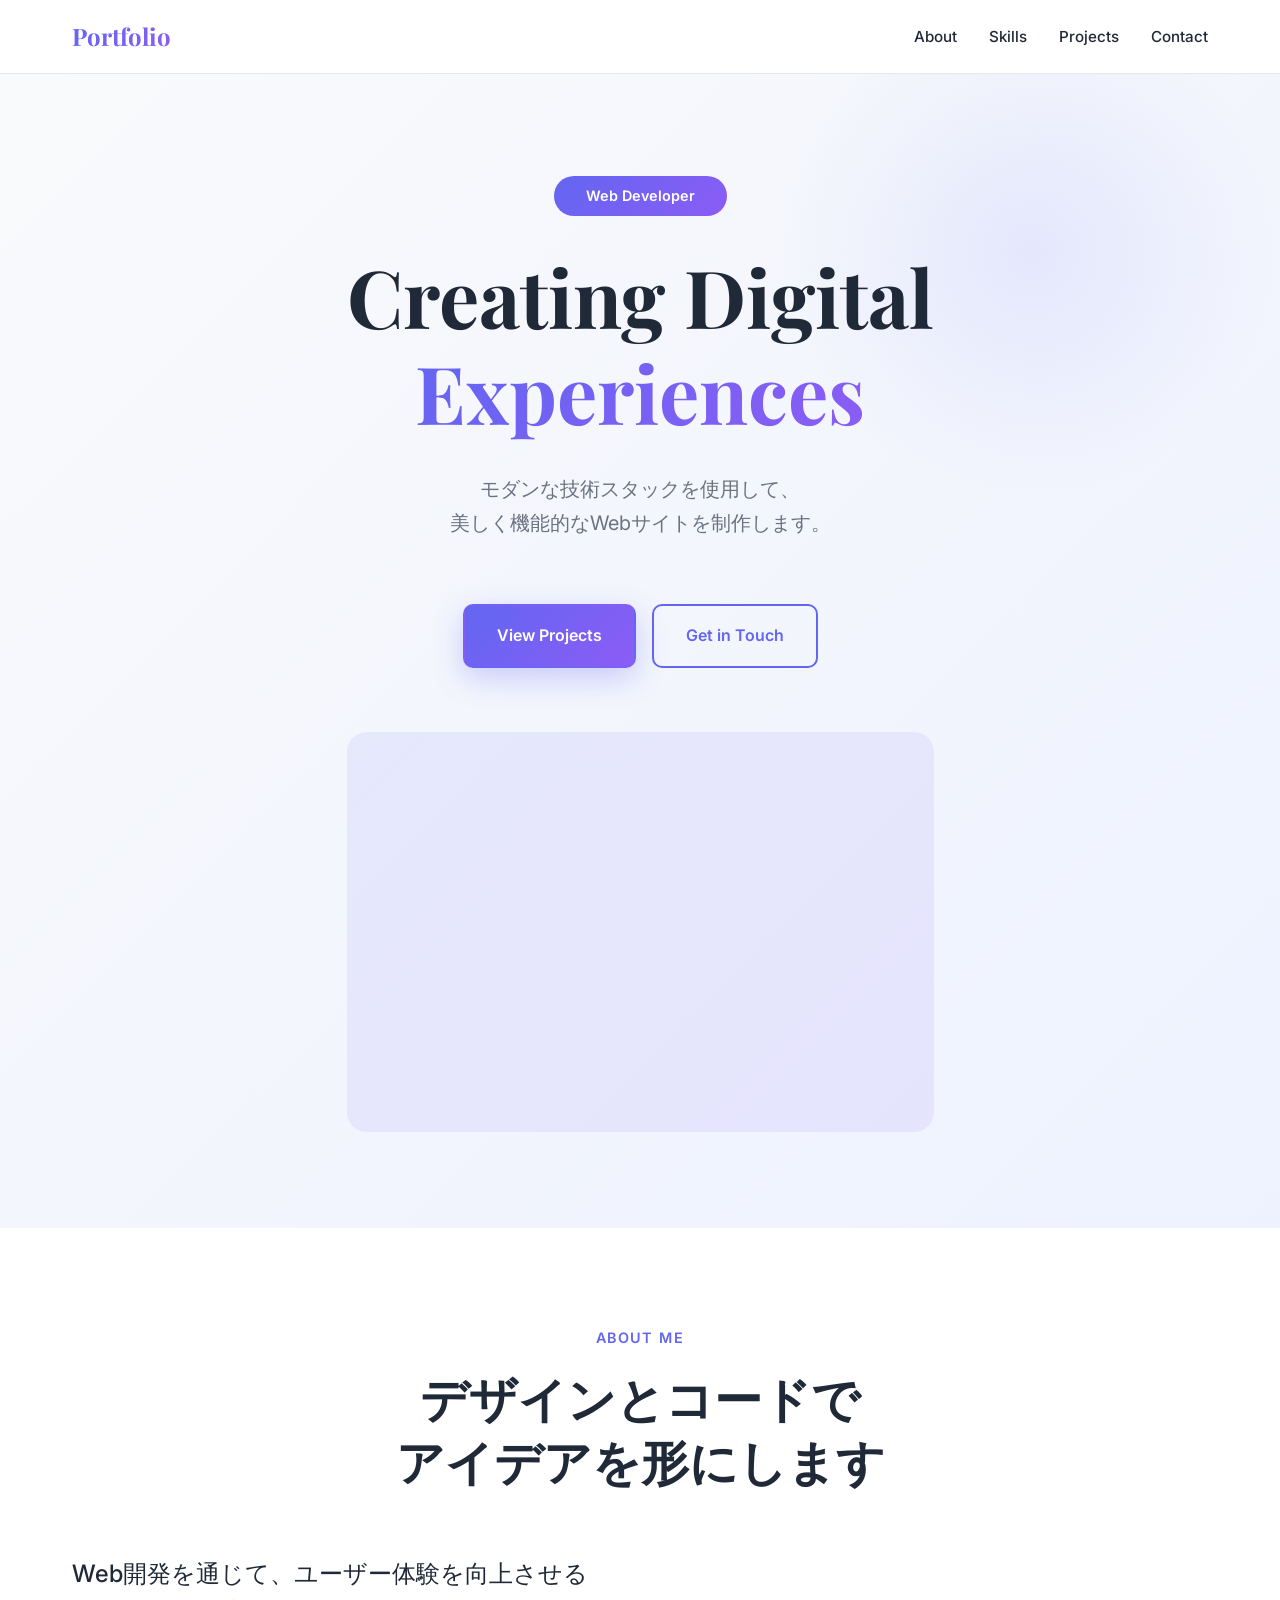
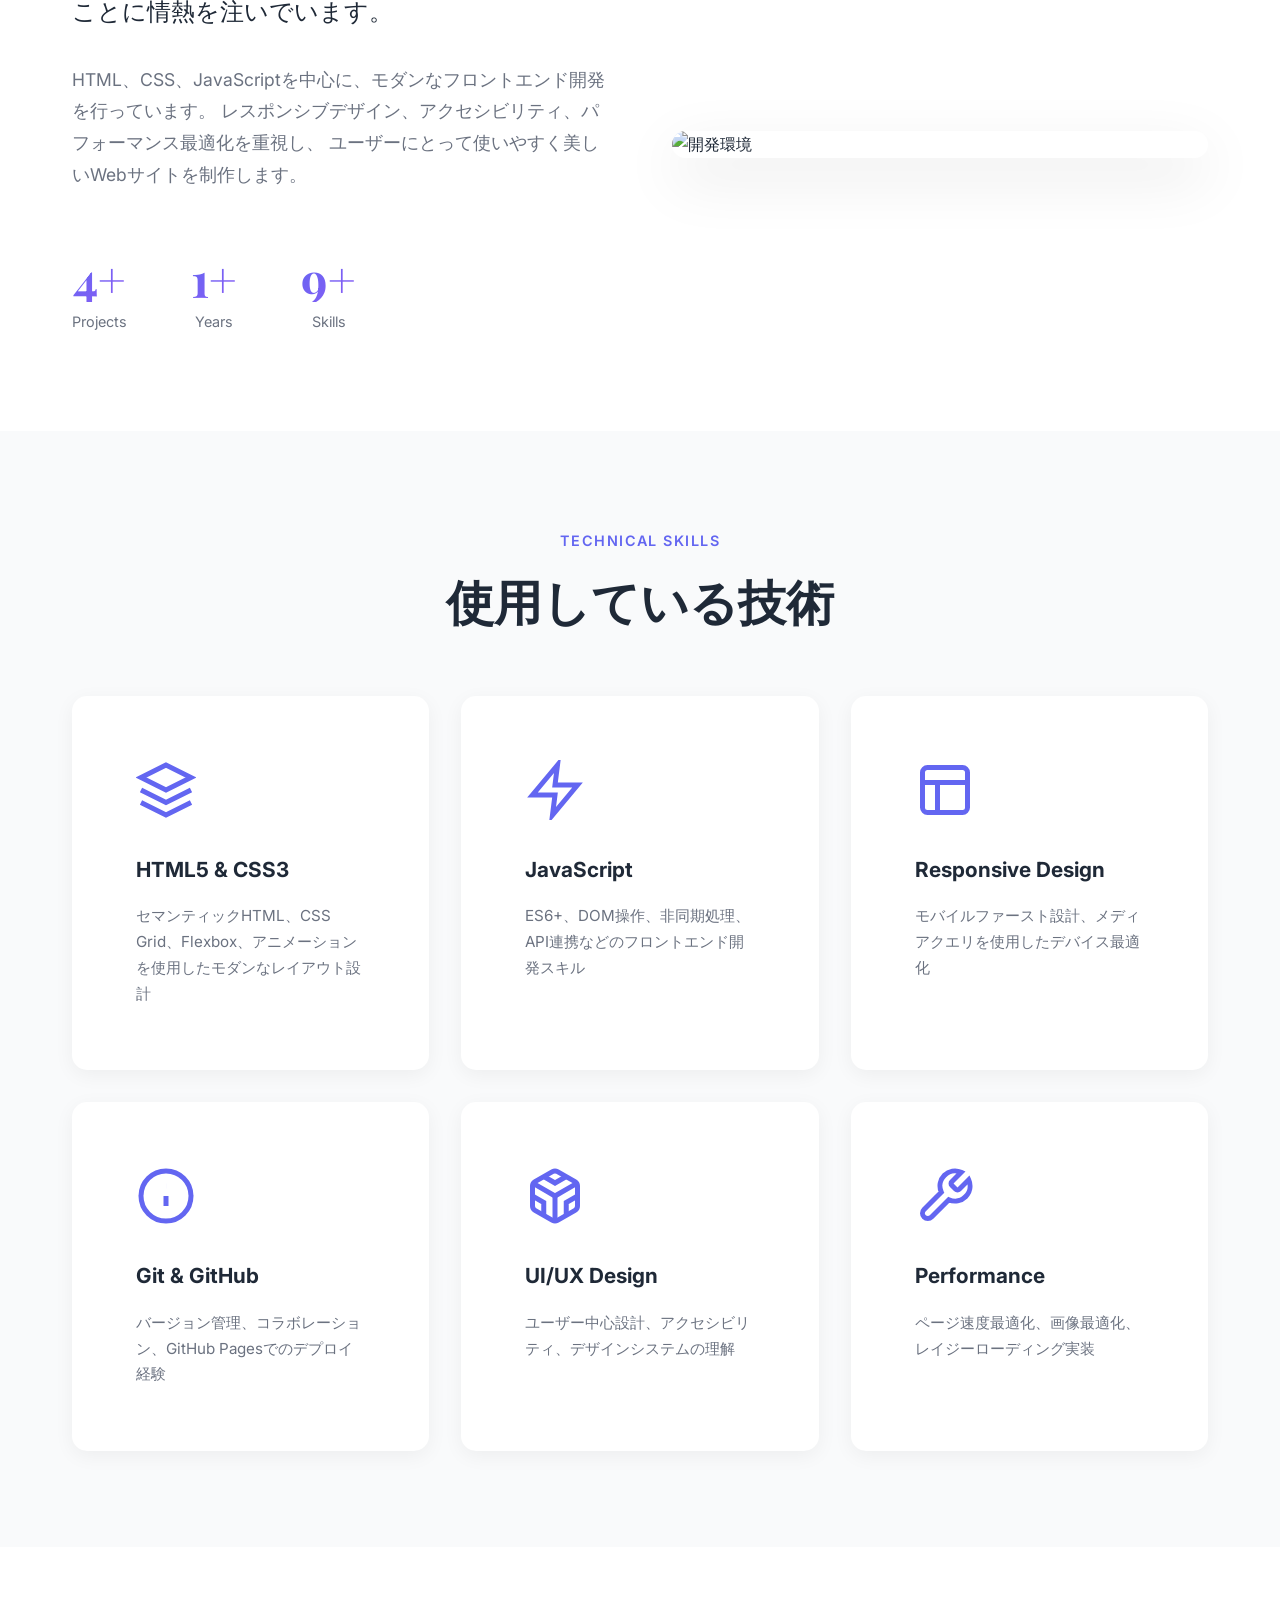
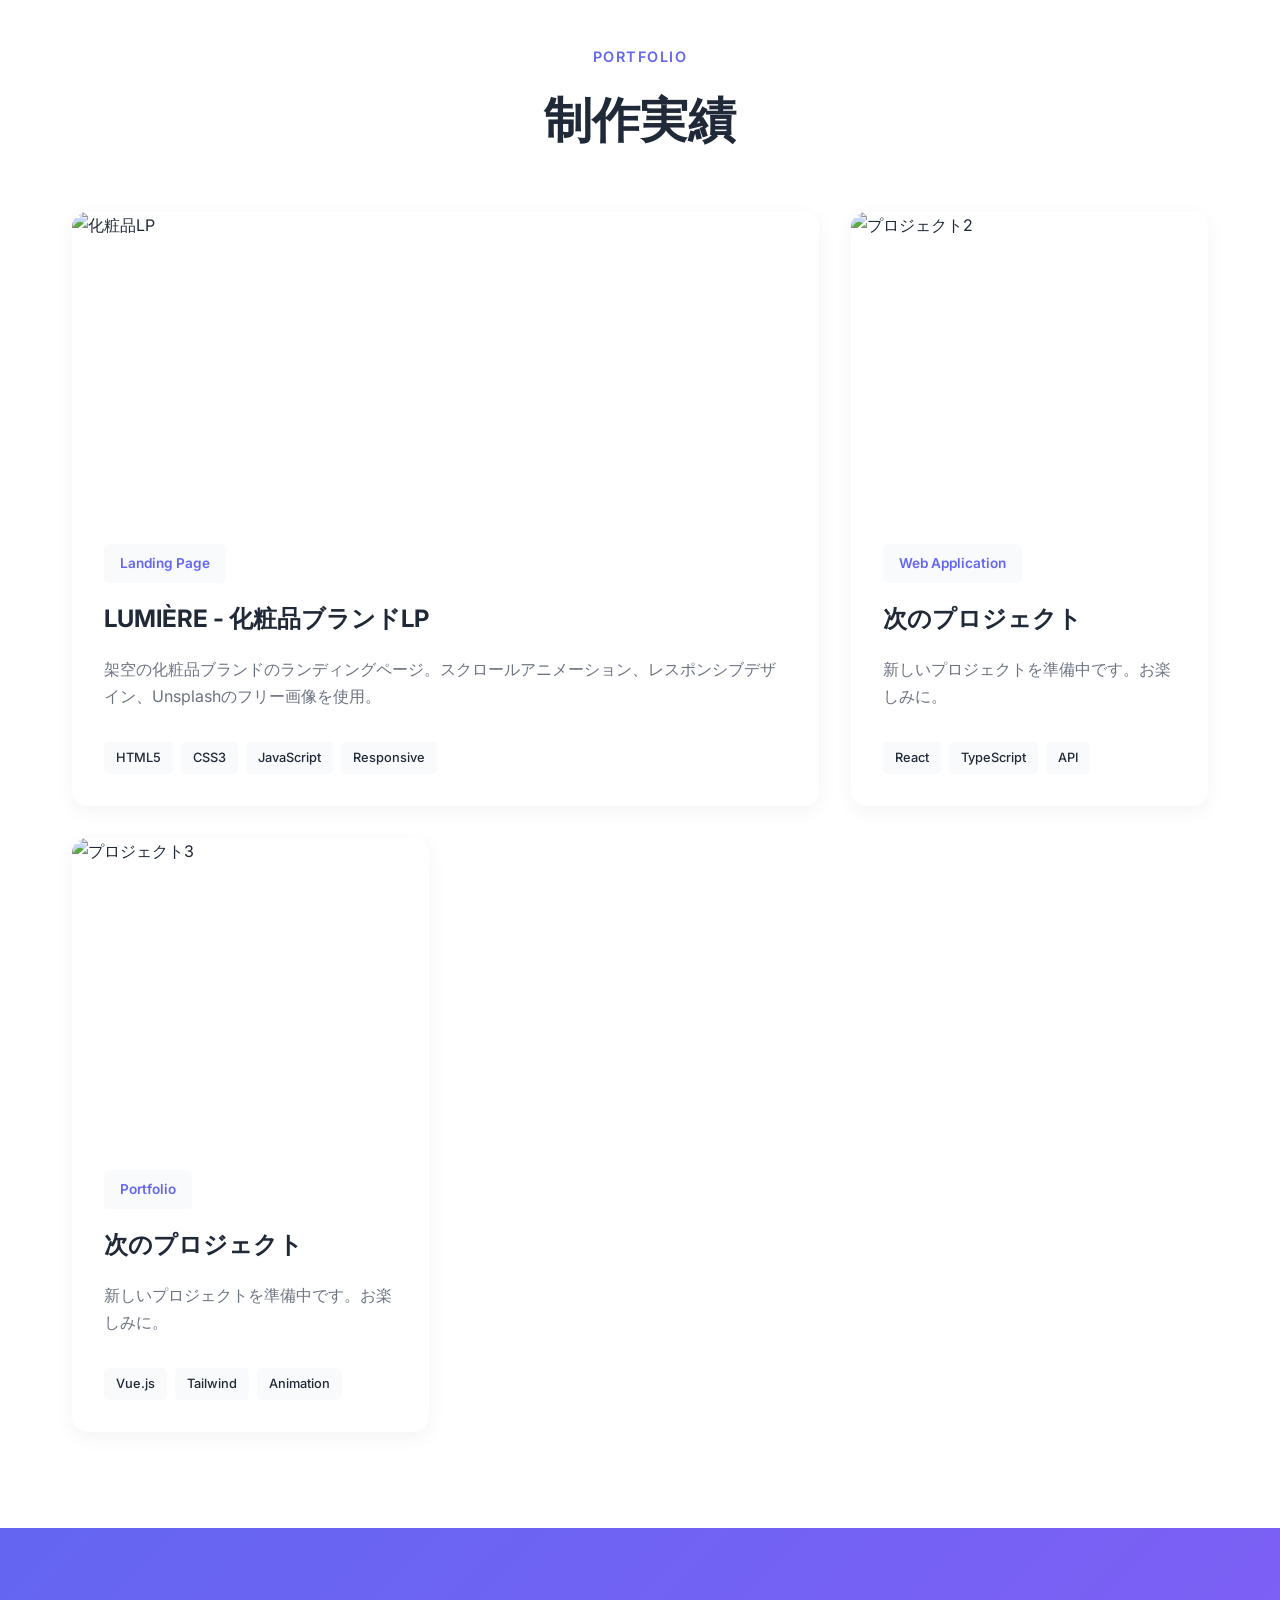
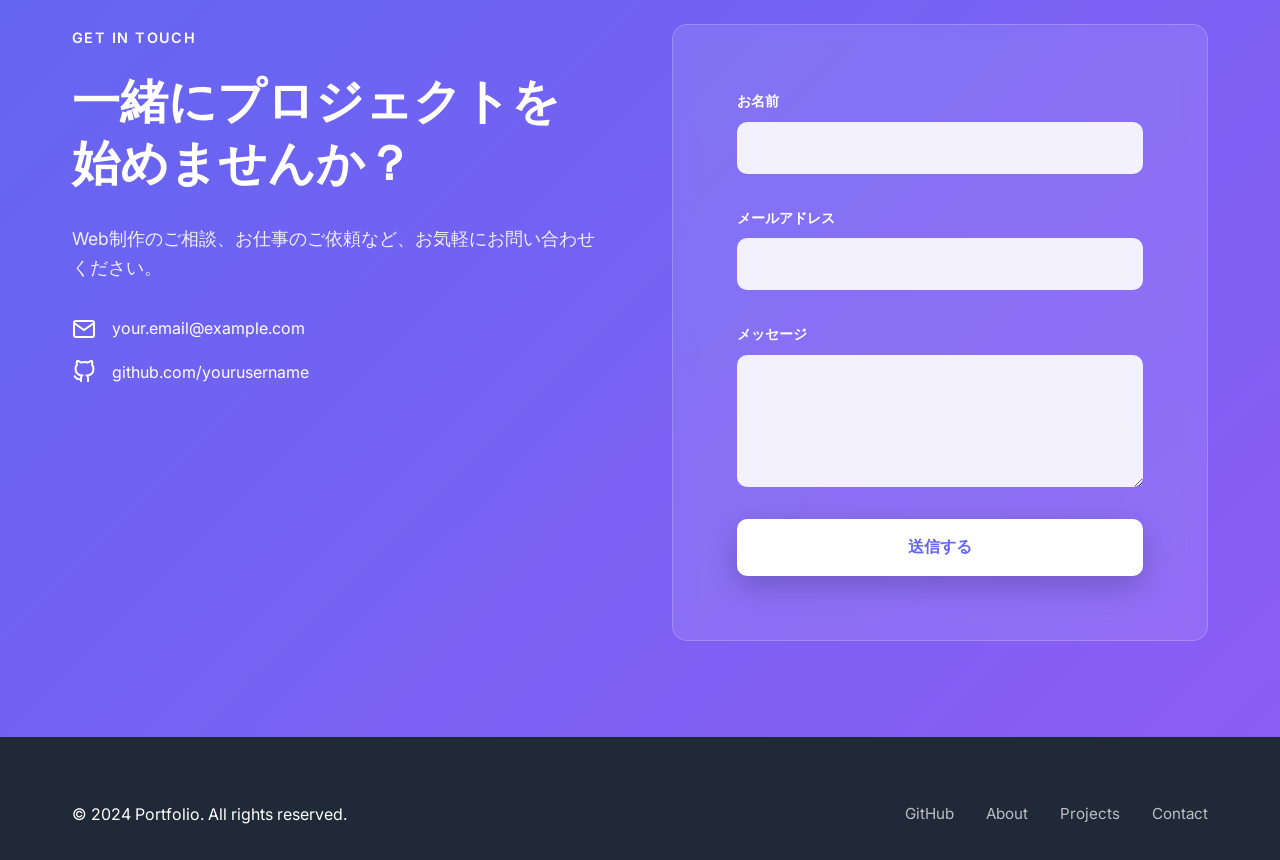
==== index.html @ e2fde501 "feat: モダンなWeb開発者ポートフォリオサイト - レスポンシブデザイン対応 - スクロールアニメーション実装 - 化粧品LPプロジェクトを掲載 - About、Skills、Projects、" ====
<!DOCTYPE html>
<html lang="ja">
<head>
    <meta charset="UTF-8">
    <meta name="viewport" content="width=device-width, initial-scale=1.0">
    <meta name="description" content="Web開発者のポートフォリオサイト。HTML/CSS/JavaScriptを使用したプロジェクトをご紹介します。">
    <title>Portfolio | Web Developer</title>
    <link rel="stylesheet" href="style.css">
    <link rel="preconnect" href="https://fonts.googleapis.com">
    <link rel="preconnect" href="https://fonts.gstatic.com" crossorigin>
    <link href="https://fonts.googleapis.com/css2?family=Inter:wght@300;400;500;600;700;800&family=Playfair+Display:wght@400;600;700&display=swap" rel="stylesheet">
</head>
<body>
    <!-- Navigation -->
    <nav class="navbar">
        <div class="container">
            <a href="#" class="logo">Portfolio</a>
            <ul class="nav-menu">
                <li><a href="#about">About</a></li>
                <li><a href="#skills">Skills</a></li>
                <li><a href="#projects">Projects</a></li>
                <li><a href="#contact">Contact</a></li>
            </ul>
            <button class="mobile-menu-toggle" aria-label="メニューを開く">
                <span></span>
                <span></span>
                <span></span>
            </button>
        </div>
    </nav>

    <!-- Hero Section -->
    <section class="hero">
        <div class="container">
            <div class="hero-content">
                <div class="hero-badge">Web Developer</div>
                <h1 class="hero-title">
                    Creating Digital<br>
                    <span class="gradient-text">Experiences</span>
                </h1>
                <p class="hero-description">
                    モダンな技術スタックを使用して、<br>
                    美しく機能的なWebサイトを制作します。
                </p>
                <div class="hero-buttons">
                    <a href="#projects" class="btn btn-primary">View Projects</a>
                    <a href="#contact" class="btn btn-secondary">Get in Touch</a>
                </div>
            </div>
            <div class="hero-image">
                <div class="hero-shape"></div>
            </div>
        </div>
    </section>

    <!-- About Section -->
    <section id="about" class="about">
        <div class="container">
            <div class="section-header">
                <span class="section-label">About Me</span>
                <h2 class="section-title">デザインとコードで<br>アイデアを形にします</h2>
            </div>
            <div class="about-content">
                <div class="about-text">
                    <p class="about-lead">
                        Web開発を通じて、ユーザー体験を向上させることに情熱を注いでいます。
                    </p>
                    <p class="about-description">
                        HTML、CSS、JavaScriptを中心に、モダンなフロントエンド開発を行っています。
                        レスポンシブデザイン、アクセシビリティ、パフォーマンス最適化を重視し、
                        ユーザーにとって使いやすく美しいWebサイトを制作します。
                    </p>
                    <div class="about-stats">
                        <div class="stat-item">
                            <div class="stat-number">5+</div>
                            <div class="stat-label">Projects</div>
                        </div>
                        <div class="stat-item">
                            <div class="stat-number">2+</div>
                            <div class="stat-label">Years</div>
                        </div>
                        <div class="stat-item">
                            <div class="stat-number">10+</div>
                            <div class="stat-label">Skills</div>
                        </div>
                    </div>
                </div>
                <div class="about-image">
                    <img src="https://images.unsplash.com/photo-1498050108023-c5249f4df085?w=600&h=400&fit=crop" alt="開発環境" loading="lazy">
                </div>
            </div>
        </div>
    </section>

    <!-- Skills Section -->
    <section id="skills" class="skills">
        <div class="container">
            <div class="section-header">
                <span class="section-label">Technical Skills</span>
                <h2 class="section-title">使用している技術</h2>
            </div>
            <div class="skills-grid">
                <div class="skill-card">
                    <div class="skill-icon">
                        <svg viewBox="0 0 24 24" fill="none" stroke="currentColor" stroke-width="2">
                            <path d="M12 2L2 7l10 5 10-5-10-5zM2 17l10 5 10-5M2 12l10 5 10-5"/>
                        </svg>
                    </div>
                    <h3 class="skill-name">HTML5 & CSS3</h3>
                    <p class="skill-description">セマンティックHTML、CSS Grid、Flexbox、アニメーションを使用したモダンなレイアウト設計</p>
                </div>
                <div class="skill-card">
                    <div class="skill-icon">
                        <svg viewBox="0 0 24 24" fill="none" stroke="currentColor" stroke-width="2">
                            <path d="M13 2L3 14h9l-1 8 10-12h-9l1-8z"/>
                        </svg>
                    </div>
                    <h3 class="skill-name">JavaScript</h3>
                    <p class="skill-description">ES6+、DOM操作、非同期処理、API連携などのフロントエンド開発スキル</p>
                </div>
                <div class="skill-card">
                    <div class="skill-icon">
                        <svg viewBox="0 0 24 24" fill="none" stroke="currentColor" stroke-width="2">
                            <rect x="3" y="3" width="18" height="18" rx="2"/>
                            <path d="M3 9h18M9 21V9"/>
                        </svg>
                    </div>
                    <h3 class="skill-name">Responsive Design</h3>
                    <p class="skill-description">モバイルファースト設計、メディアクエリを使用したデバイス最適化</p>
                </div>
                <div class="skill-card">
                    <div class="skill-icon">
                        <svg viewBox="0 0 24 24" fill="none" stroke="currentColor" stroke-width="2">
                            <circle cx="12" cy="12" r="10"/>
                            <path d="M12 16v-4M12 8h.01"/>
                        </svg>
                    </div>
                    <h3 class="skill-name">Git & GitHub</h3>
                    <p class="skill-description">バージョン管理、コラボレーション、GitHub Pagesでのデプロイ経験</p>
                </div>
                <div class="skill-card">
                    <div class="skill-icon">
                        <svg viewBox="0 0 24 24" fill="none" stroke="currentColor" stroke-width="2">
                            <path d="M21 16V8a2 2 0 0 0-1-1.73l-7-4a2 2 0 0 0-2 0l-7 4A2 2 0 0 0 3 8v8a2 2 0 0 0 1 1.73l7 4a2 2 0 0 0 2 0l7-4A2 2 0 0 0 21 16z"/>
                            <polyline points="7.5 4.21 12 6.81 16.5 4.21"/>
                            <polyline points="7.5 19.79 7.5 14.6 3 12"/>
                            <polyline points="21 12 16.5 14.6 16.5 19.79"/>
                            <polyline points="3.27 6.96 12 12.01 20.73 6.96"/>
                            <line x1="12" y1="22.08" x2="12" y2="12"/>
                        </svg>
                    </div>
                    <h3 class="skill-name">UI/UX Design</h3>
                    <p class="skill-description">ユーザー中心設計、アクセシビリティ、デザインシステムの理解</p>
                </div>
                <div class="skill-card">
                    <div class="skill-icon">
                        <svg viewBox="0 0 24 24" fill="none" stroke="currentColor" stroke-width="2">
                            <path d="M14.7 6.3a1 1 0 0 0 0 1.4l1.6 1.6a1 1 0 0 0 1.4 0l3.77-3.77a6 6 0 0 1-7.94 7.94l-6.91 6.91a2.12 2.12 0 0 1-3-3l6.91-6.91a6 6 0 0 1 7.94-7.94l-3.76 3.76z"/>
                        </svg>
                    </div>
                    <h3 class="skill-name">Performance</h3>
                    <p class="skill-description">ページ速度最適化、画像最適化、レイジーローディング実装</p>
                </div>
            </div>
        </div>
    </section>

    <!-- Projects Section -->
    <section id="projects" class="projects">
        <div class="container">
            <div class="section-header">
                <span class="section-label">Portfolio</span>
                <h2 class="section-title">制作実績</h2>
            </div>
            <div class="projects-grid">
                <!-- Project 1: Cosmetic LP -->
                <div class="project-card featured">
                    <div class="project-image">
                        <img src="https://images.unsplash.com/photo-1596462502278-27bfdc403348?w=800&h=500&fit=crop" alt="化粧品LP" loading="lazy">
                        <div class="project-overlay">
                            <a href="https://shingo-ops.github.io/cosmetic-lp-portfolio/" target="_blank" class="project-link">View Project →</a>
                        </div>
                    </div>
                    <div class="project-content">
                        <div class="project-tag">Landing Page</div>
                        <h3 class="project-title">LUMIÈRE - 化粧品ブランドLP</h3>
                        <p class="project-description">
                            架空の化粧品ブランドのランディングページ。スクロールアニメーション、レスポンシブデザイン、Unsplashのフリー画像を使用。
                        </p>
                        <div class="project-tech">
                            <span class="tech-tag">HTML5</span>
                            <span class="tech-tag">CSS3</span>
                            <span class="tech-tag">JavaScript</span>
                            <span class="tech-tag">Responsive</span>
                        </div>
                    </div>
                </div>

                <!-- Project 2: Placeholder -->
                <div class="project-card">
                    <div class="project-image">
                        <img src="https://images.unsplash.com/photo-1460925895917-afdab827c52f?w=600&h=400&fit=crop" alt="プロジェクト2" loading="lazy">
                        <div class="project-overlay">
                            <a href="#" class="project-link">Coming Soon →</a>
                        </div>
                    </div>
                    <div class="project-content">
                        <div class="project-tag">Web Application</div>
                        <h3 class="project-title">次のプロジェクト</h3>
                        <p class="project-description">
                            新しいプロジェクトを準備中です。お楽しみに。
                        </p>
                        <div class="project-tech">
                            <span class="tech-tag">React</span>
                            <span class="tech-tag">TypeScript</span>
                            <span class="tech-tag">API</span>
                        </div>
                    </div>
                </div>

                <!-- Project 3: Placeholder -->
                <div class="project-card">
                    <div class="project-image">
                        <img src="https://images.unsplash.com/photo-1467232004584-a241de8bcf5d?w=600&h=400&fit=crop" alt="プロジェクト3" loading="lazy">
                        <div class="project-overlay">
                            <a href="#" class="project-link">Coming Soon →</a>
                        </div>
                    </div>
                    <div class="project-content">
                        <div class="project-tag">Portfolio</div>
                        <h3 class="project-title">次のプロジェクト</h3>
                        <p class="project-description">
                            新しいプロジェクトを準備中です。お楽しみに。
                        </p>
                        <div class="project-tech">
                            <span class="tech-tag">Vue.js</span>
                            <span class="tech-tag">Tailwind</span>
                            <span class="tech-tag">Animation</span>
                        </div>
                    </div>
                </div>
            </div>
        </div>
    </section>

    <!-- Contact Section -->
    <section id="contact" class="contact">
        <div class="container">
            <div class="contact-content">
                <div class="contact-text">
                    <span class="section-label">Get In Touch</span>
                    <h2 class="section-title">一緒にプロジェクトを<br>始めませんか？</h2>
                    <p class="contact-description">
                        Web制作のご相談、お仕事のご依頼など、お気軽にお問い合わせください。
                    </p>
                    <div class="contact-info">
                        <div class="contact-item">
                            <svg viewBox="0 0 24 24" fill="none" stroke="currentColor" stroke-width="2">
                                <path d="M4 4h16c1.1 0 2 .9 2 2v12c0 1.1-.9 2-2 2H4c-1.1 0-2-.9-2-2V6c0-1.1.9-2 2-2z"/>
                                <polyline points="22,6 12,13 2,6"/>
                            </svg>
                            <span>your.email@example.com</span>
                        </div>
                        <div class="contact-item">
                            <svg viewBox="0 0 24 24" fill="none" stroke="currentColor" stroke-width="2">
                                <path d="M9 19c-5 1.5-5-2.5-7-3m14 6v-3.87a3.37 3.37 0 0 0-.94-2.61c3.14-.35 6.44-1.54 6.44-7A5.44 5.44 0 0 0 20 4.77 5.07 5.07 0 0 0 19.91 1S18.73.65 16 2.48a13.38 13.38 0 0 0-7 0C6.27.65 5.09 1 5.09 1A5.07 5.07 0 0 0 5 4.77a5.44 5.44 0 0 0-1.5 3.78c0 5.42 3.3 6.61 6.44 7A3.37 3.37 0 0 0 9 18.13V22"/>
                            </svg>
                            <span>github.com/yourusername</span>
                        </div>
                    </div>
                </div>
                <div class="contact-form-wrapper">
                    <form class="contact-form" id="contactForm">
                        <div class="form-group">
                            <label for="name">お名前</label>
                            <input type="text" id="name" name="name" required>
                        </div>
                        <div class="form-group">
                            <label for="email">メールアドレス</label>
                            <input type="email" id="email" name="email" required>
                        </div>
                        <div class="form-group">
                            <label for="message">メッセージ</label>
                            <textarea id="message" name="message" rows="5" required></textarea>
                        </div>
                        <button type="submit" class="btn btn-primary btn-full">送信する</button>
                    </form>
                </div>
            </div>
        </div>
    </section>

    <!-- Footer -->
    <footer class="footer">
        <div class="container">
            <div class="footer-content">
                <p>&copy; 2024 Portfolio. All rights reserved.</p>
                <div class="footer-links">
                    <a href="https://github.com/shingo-ops" target="_blank">GitHub</a>
                    <a href="#about">About</a>
                    <a href="#projects">Projects</a>
                    <a href="#contact">Contact</a>
                </div>
            </div>
        </div>
    </footer>

    <script src="script.js"></script>
</body>
</html>
---- style.css ----
/* ========================================
   Reset & Base Styles
======================================== */

* {
    margin: 0;
    padding: 0;
    box-sizing: border-box;
}

:root {
    /* Colors */
    --color-primary: #6366F1;
    --color-primary-dark: #4F46E5;
    --color-secondary: #EC4899;
    --color-accent: #8B5CF6;
    --color-bg: #FFFFFF;
    --color-bg-alt: #F9FAFB;
    --color-text: #1F2937;
    --color-text-light: #6B7280;
    --color-border: #E5E7EB;

    /* Typography */
    --font-primary: 'Inter', -apple-system, BlinkMacSystemFont, sans-serif;
    --font-heading: 'Playfair Display', serif;

    /* Spacing */
    --spacing-xs: 0.5rem;
    --spacing-sm: 1rem;
    --spacing-md: 2rem;
    --spacing-lg: 4rem;
    --spacing-xl: 6rem;

    /* Container */
    --container-max-width: 1200px;

    /* Transitions */
    --transition: all 0.3s cubic-bezier(0.4, 0, 0.2, 1);
}

html {
    scroll-behavior: smooth;
}

body {
    font-family: var(--font-primary);
    color: var(--color-text);
    line-height: 1.7;
    background-color: var(--color-bg);
    overflow-x: hidden;
}

.container {
    max-width: var(--container-max-width);
    margin: 0 auto;
    padding: 0 var(--spacing-md);
}

img {
    max-width: 100%;
    height: auto;
    display: block;
}

a {
    text-decoration: none;
    color: inherit;
    transition: var(--transition);
}

/* ========================================
   Navigation
======================================== */

.navbar {
    position: fixed;
    top: 0;
    left: 0;
    right: 0;
    background: rgba(255, 255, 255, 0.95);
    backdrop-filter: blur(10px);
    border-bottom: 1px solid var(--color-border);
    z-index: 1000;
    padding: var(--spacing-sm) 0;
}

.navbar .container {
    display: flex;
    justify-content: space-between;
    align-items: center;
}

.logo {
    font-family: var(--font-heading);
    font-size: 1.5rem;
    font-weight: 700;
    background: linear-gradient(135deg, var(--color-primary), var(--color-accent));
    -webkit-background-clip: text;
    -webkit-text-fill-color: transparent;
    background-clip: text;
}

.nav-menu {
    display: flex;
    list-style: none;
    gap: var(--spacing-md);
}

.nav-menu a {
    font-weight: 500;
    font-size: 0.95rem;
    position: relative;
}

.nav-menu a::after {
    content: '';
    position: absolute;
    bottom: -5px;
    left: 0;
    width: 0;
    height: 2px;
    background: var(--color-primary);
    transition: var(--transition);
}

.nav-menu a:hover::after {
    width: 100%;
}

.mobile-menu-toggle {
    display: none;
    flex-direction: column;
    gap: 5px;
    background: none;
    border: none;
    cursor: pointer;
    padding: 5px;
}

.mobile-menu-toggle span {
    width: 25px;
    height: 2px;
    background: var(--color-text);
    transition: var(--transition);
}

/* ========================================
   Hero Section
======================================== */

.hero {
    padding: calc(80px + var(--spacing-xl)) 0 var(--spacing-xl);
    min-height: 100vh;
    display: flex;
    align-items: center;
    background: linear-gradient(135deg, #F9FAFB 0%, #EEF2FF 100%);
    position: relative;
    overflow: hidden;
}

.hero::before {
    content: '';
    position: absolute;
    top: 0;
    right: 0;
    width: 500px;
    height: 500px;
    background: radial-gradient(circle, rgba(99, 102, 241, 0.1) 0%, transparent 70%);
    border-radius: 50%;
}

.hero-content {
    text-align: center;
    max-width: 800px;
    margin: 0 auto;
    position: relative;
    z-index: 1;
}

.hero-badge {
    display: inline-block;
    background: linear-gradient(135deg, var(--color-primary), var(--color-accent));
    color: white;
    padding: var(--spacing-xs) var(--spacing-md);
    border-radius: 50px;
    font-size: 0.9rem;
    font-weight: 600;
    margin-bottom: var(--spacing-md);
}

.hero-title {
    font-family: var(--font-heading);
    font-size: clamp(3rem, 8vw, 5rem);
    font-weight: 700;
    line-height: 1.2;
    margin-bottom: var(--spacing-md);
}

.gradient-text {
    background: linear-gradient(135deg, var(--color-primary), var(--color-accent));
    -webkit-background-clip: text;
    -webkit-text-fill-color: transparent;
    background-clip: text;
}

.hero-description {
    font-size: 1.25rem;
    color: var(--color-text-light);
    margin-bottom: var(--spacing-lg);
}

.hero-buttons {
    display: flex;
    gap: var(--spacing-sm);
    justify-content: center;
    flex-wrap: wrap;
}

.hero-shape {
    width: 100%;
    height: 400px;
    background: linear-gradient(135deg, var(--color-primary), var(--color-accent));
    border-radius: 20px;
    opacity: 0.1;
    margin-top: var(--spacing-lg);
}

/* ========================================
   Buttons
======================================== */

.btn {
    display: inline-block;
    padding: var(--spacing-sm) var(--spacing-md);
    border-radius: 10px;
    font-weight: 600;
    font-size: 1rem;
    transition: var(--transition);
    border: 2px solid transparent;
}

.btn-primary {
    background: linear-gradient(135deg, var(--color-primary), var(--color-accent));
    color: white;
    box-shadow: 0 10px 30px rgba(99, 102, 241, 0.3);
}

.btn-primary:hover {
    transform: translateY(-3px);
    box-shadow: 0 15px 40px rgba(99, 102, 241, 0.4);
}

.btn-secondary {
    background: transparent;
    color: var(--color-primary);
    border-color: var(--color-primary);
}

.btn-secondary:hover {
    background: var(--color-primary);
    color: white;
}

.btn-full {
    width: 100%;
}

/* ========================================
   Section Common Styles
======================================== */

section {
    padding: var(--spacing-xl) 0;
}

.section-header {
    text-align: center;
    margin-bottom: var(--spacing-lg);
}

.section-label {
    display: inline-block;
    color: var(--color-primary);
    font-weight: 600;
    font-size: 0.9rem;
    text-transform: uppercase;
    letter-spacing: 0.1em;
    margin-bottom: var(--spacing-sm);
}

.section-title {
    font-family: var(--font-heading);
    font-size: clamp(2rem, 5vw, 3rem);
    font-weight: 700;
    line-height: 1.3;
    margin-bottom: var(--spacing-md);
}

/* ========================================
   About Section
======================================== */

.about {
    background: var(--color-bg);
}

.about-content {
    display: grid;
    grid-template-columns: 1fr 1fr;
    gap: var(--spacing-lg);
    align-items: center;
}

.about-lead {
    font-size: 1.5rem;
    font-weight: 500;
    line-height: 1.6;
    margin-bottom: var(--spacing-md);
    color: var(--color-text);
}

.about-description {
    font-size: 1.1rem;
    color: var(--color-text-light);
    line-height: 1.8;
    margin-bottom: var(--spacing-md);
}

.about-stats {
    display: flex;
    gap: var(--spacing-lg);
    margin-top: var(--spacing-lg);
}

.stat-item {
    text-align: center;
}

.stat-number {
    font-family: var(--font-heading);
    font-size: 3rem;
    font-weight: 700;
    background: linear-gradient(135deg, var(--color-primary), var(--color-accent));
    -webkit-background-clip: text;
    -webkit-text-fill-color: transparent;
    background-clip: text;
    line-height: 1;
}

.stat-label {
    font-size: 0.9rem;
    color: var(--color-text-light);
    margin-top: var(--spacing-xs);
}

.about-image img {
    border-radius: 20px;
    box-shadow: 0 20px 60px rgba(0, 0, 0, 0.1);
}

/* ========================================
   Skills Section
======================================== */

.skills {
    background: var(--color-bg-alt);
}

.skills-grid {
    display: grid;
    grid-template-columns: repeat(auto-fit, minmax(300px, 1fr));
    gap: var(--spacing-md);
}

.skill-card {
    background: white;
    padding: var(--spacing-lg);
    border-radius: 15px;
    box-shadow: 0 5px 20px rgba(0, 0, 0, 0.05);
    transition: var(--transition);
}

.skill-card:hover {
    transform: translateY(-5px);
    box-shadow: 0 15px 40px rgba(0, 0, 0, 0.1);
}

.skill-icon {
    width: 60px;
    height: 60px;
    margin-bottom: var(--spacing-md);
    color: var(--color-primary);
}

.skill-icon svg {
    width: 100%;
    height: 100%;
}

.skill-name {
    font-size: 1.3rem;
    font-weight: 700;
    margin-bottom: var(--spacing-sm);
}

.skill-description {
    color: var(--color-text-light);
    font-size: 0.95rem;
    line-height: 1.7;
}

/* ========================================
   Projects Section
======================================== */

.projects {
    background: var(--color-bg);
}

.projects-grid {
    display: grid;
    grid-template-columns: repeat(auto-fit, minmax(350px, 1fr));
    gap: var(--spacing-md);
}

.project-card {
    background: white;
    border-radius: 15px;
    overflow: hidden;
    box-shadow: 0 5px 20px rgba(0, 0, 0, 0.05);
    transition: var(--transition);
}

.project-card:hover {
    transform: translateY(-10px);
    box-shadow: 0 20px 50px rgba(0, 0, 0, 0.15);
}

.project-card.featured {
    grid-column: span 2;
}

.project-image {
    position: relative;
    height: 300px;
    overflow: hidden;
}

.project-image img {
    width: 100%;
    height: 100%;
    object-fit: cover;
    transition: var(--transition);
}

.project-card:hover .project-image img {
    transform: scale(1.05);
}

.project-overlay {
    position: absolute;
    top: 0;
    left: 0;
    right: 0;
    bottom: 0;
    background: linear-gradient(135deg, rgba(99, 102, 241, 0.9), rgba(139, 92, 246, 0.9));
    display: flex;
    align-items: center;
    justify-content: center;
    opacity: 0;
    transition: var(--transition);
}

.project-card:hover .project-overlay {
    opacity: 1;
}

.project-link {
    color: white;
    font-weight: 700;
    font-size: 1.2rem;
}

.project-content {
    padding: var(--spacing-md);
}

.project-tag {
    display: inline-block;
    background: var(--color-bg-alt);
    color: var(--color-primary);
    padding: var(--spacing-xs) var(--spacing-sm);
    border-radius: 5px;
    font-size: 0.85rem;
    font-weight: 600;
    margin-bottom: var(--spacing-sm);
}

.project-title {
    font-size: 1.5rem;
    font-weight: 700;
    margin-bottom: var(--spacing-sm);
}

.project-description {
    color: var(--color-text-light);
    margin-bottom: var(--spacing-md);
    line-height: 1.7;
}

.project-tech {
    display: flex;
    gap: var(--spacing-xs);
    flex-wrap: wrap;
}

.tech-tag {
    background: var(--color-bg-alt);
    color: var(--color-text);
    padding: 5px 12px;
    border-radius: 5px;
    font-size: 0.8rem;
    font-weight: 500;
}

/* ========================================
   Contact Section
======================================== */

.contact {
    background: linear-gradient(135deg, var(--color-primary), var(--color-accent));
    color: white;
}

.contact .section-label,
.contact .section-title,
.contact-description {
    color: white;
}

.contact-content {
    display: grid;
    grid-template-columns: 1fr 1fr;
    gap: var(--spacing-lg);
    align-items: start;
}

.contact-description {
    font-size: 1.1rem;
    margin-bottom: var(--spacing-md);
    opacity: 0.9;
}

.contact-info {
    display: flex;
    flex-direction: column;
    gap: var(--spacing-sm);
    margin-top: var(--spacing-md);
}

.contact-item {
    display: flex;
    align-items: center;
    gap: var(--spacing-sm);
}

.contact-item svg {
    width: 24px;
    height: 24px;
    flex-shrink: 0;
}

.contact-form-wrapper {
    background: rgba(255, 255, 255, 0.1);
    backdrop-filter: blur(10px);
    padding: var(--spacing-lg);
    border-radius: 15px;
    border: 1px solid rgba(255, 255, 255, 0.2);
}

.contact-form {
    display: flex;
    flex-direction: column;
    gap: var(--spacing-md);
}

.form-group {
    display: flex;
    flex-direction: column;
    gap: var(--spacing-xs);
}

.form-group label {
    font-weight: 600;
    font-size: 0.9rem;
}

.form-group input,
.form-group textarea {
    background: rgba(255, 255, 255, 0.9);
    border: none;
    border-radius: 10px;
    padding: var(--spacing-sm);
    font-family: var(--font-primary);
    font-size: 1rem;
    color: var(--color-text);
}

.form-group textarea {
    resize: vertical;
}

.form-group input:focus,
.form-group textarea:focus {
    outline: 2px solid white;
}

.contact-form .btn-primary {
    background: white;
    color: var(--color-primary);
    box-shadow: 0 10px 30px rgba(0, 0, 0, 0.2);
}

.contact-form .btn-primary:hover {
    background: var(--color-bg-alt);
}

/* ========================================
   Footer
======================================== */

.footer {
    background: var(--color-text);
    color: white;
    padding: var(--spacing-lg) 0 var(--spacing-md);
}

.footer-content {
    display: flex;
    justify-content: space-between;
    align-items: center;
}

.footer-links {
    display: flex;
    gap: var(--spacing-md);
}

.footer-links a {
    color: rgba(255, 255, 255, 0.7);
    font-size: 0.95rem;
}

.footer-links a:hover {
    color: white;
}

/* ========================================
   Responsive Design
======================================== */

@media (max-width: 1024px) {
    .project-card.featured {
        grid-column: span 1;
    }

    .about-content,
    .contact-content {
        grid-template-columns: 1fr;
    }
}

@media (max-width: 768px) {
    .nav-menu {
        display: none;
    }

    .mobile-menu-toggle {
        display: flex;
    }

    .hero {
        padding-top: calc(60px + var(--spacing-md));
    }

    .hero-buttons {
        flex-direction: column;
    }

    .about-stats {
        justify-content: space-around;
    }

    .skills-grid,
    .projects-grid {
        grid-template-columns: 1fr;
    }

    .footer-content {
        flex-direction: column;
        gap: var(--spacing-sm);
        text-align: center;
    }

    .footer-links {
        flex-direction: column;
        gap: var(--spacing-xs);
    }
}

@media (max-width: 480px) {
    :root {
        --spacing-lg: 3rem;
        --spacing-xl: 4rem;
    }

    .hero-title {
        font-size: 2.5rem;
    }

    .section-title {
        font-size: 2rem;
    }

    .about-stats {
        flex-direction: column;
        gap: var(--spacing-md);
    }
}

/* ========================================
   Animations
======================================== */

@keyframes fadeIn {
    from {
        opacity: 0;
    }
    to {
        opacity: 1;
    }
}

@keyframes fadeInUp {
    from {
        opacity: 0;
        transform: translateY(30px);
    }
    to {
        opacity: 1;
        transform: translateY(0);
    }
}

@keyframes slideInRight {
    from {
        opacity: 0;
        transform: translateX(30px);
    }
    to {
        opacity: 1;
        transform: translateX(0);
    }
}

/* Scroll reveal animations */
.reveal {
    opacity: 0;
    transform: translateY(30px);
    transition: all 0.8s ease;
}

.reveal.active {
    opacity: 1;
    transform: translateY(0);
}
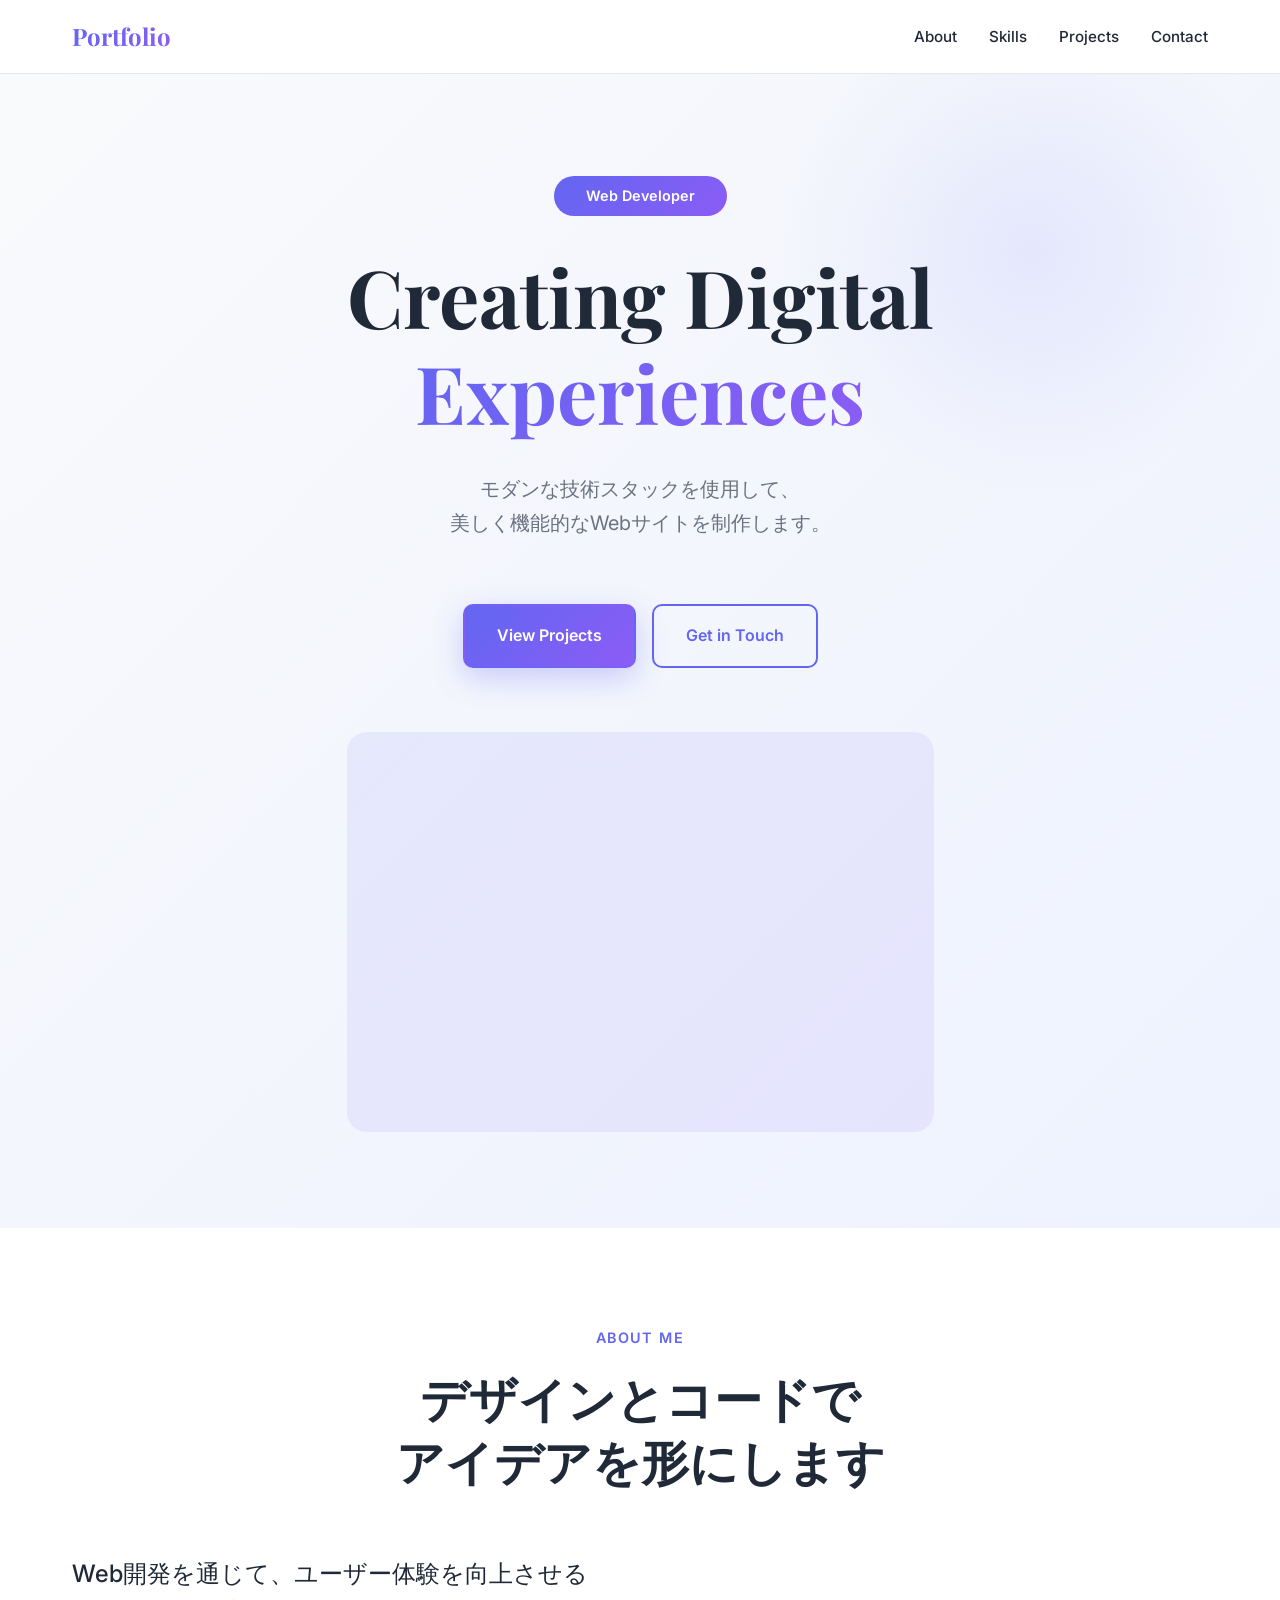
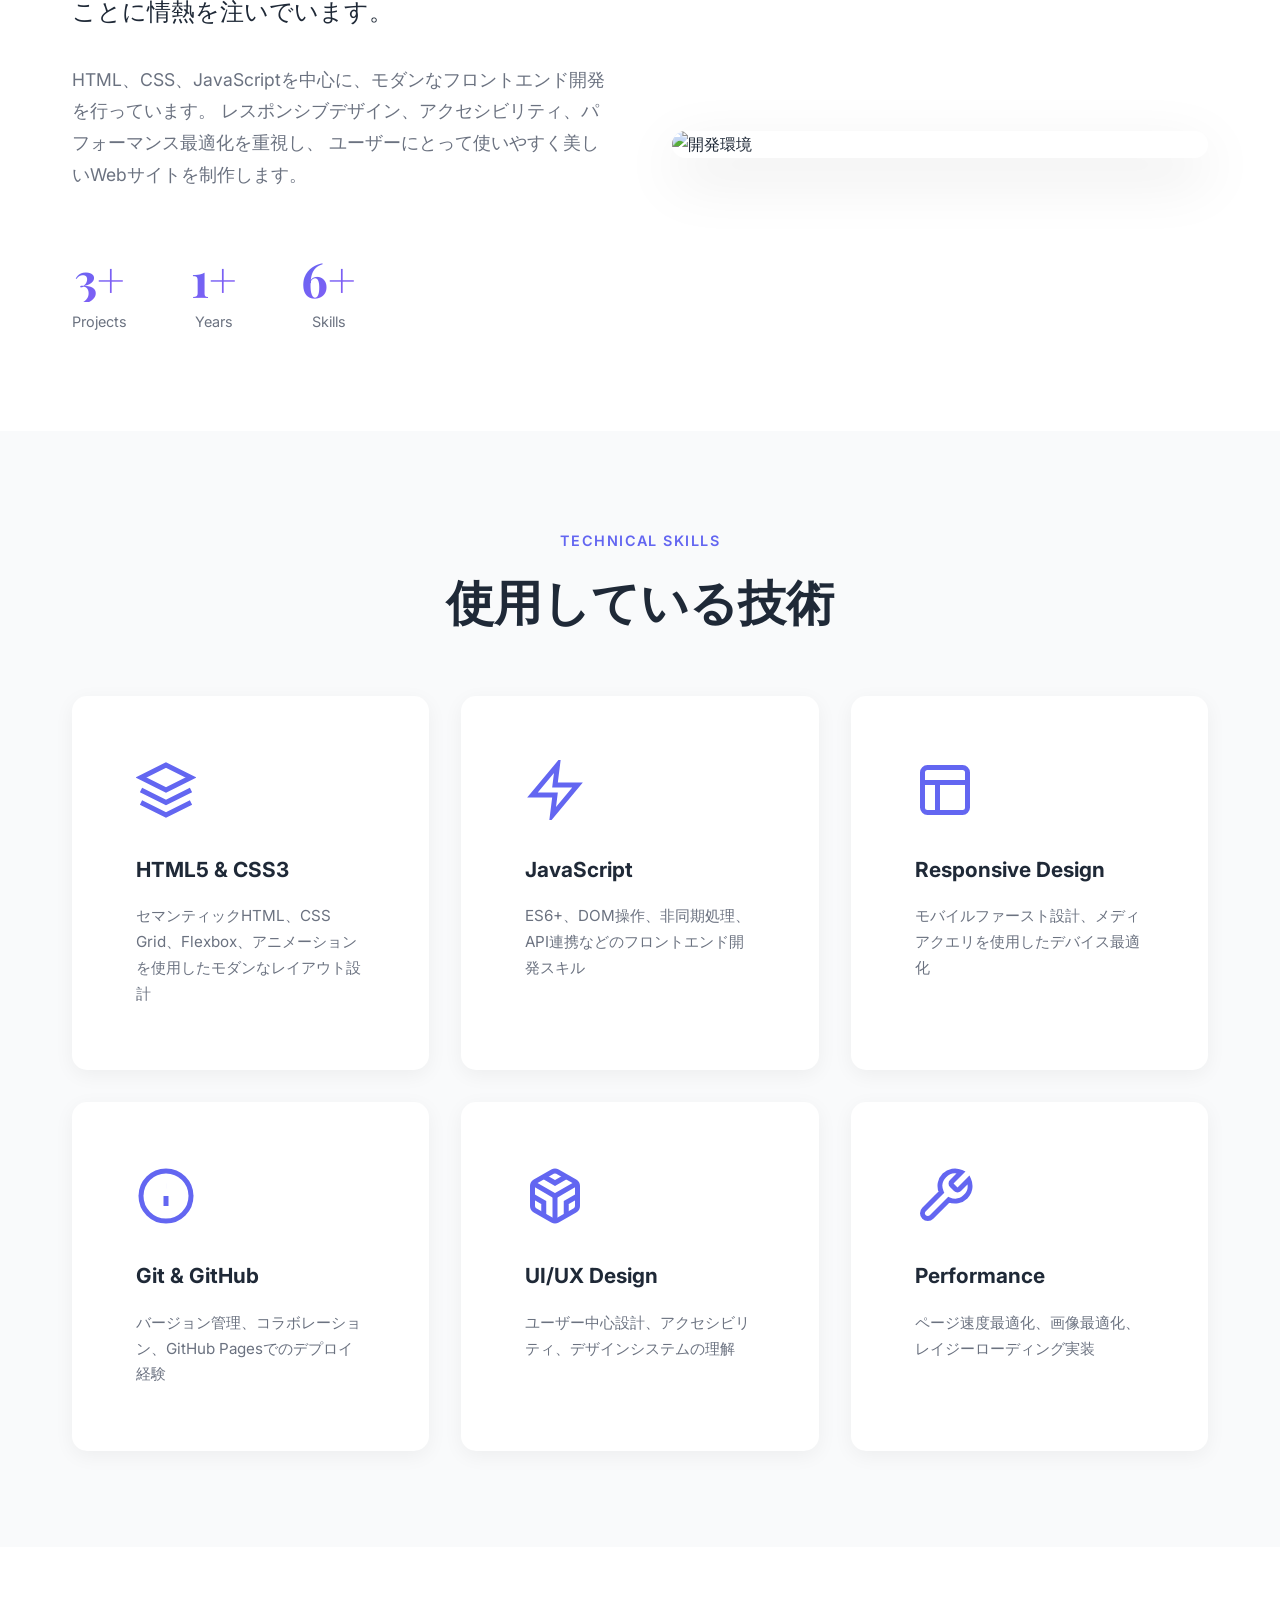
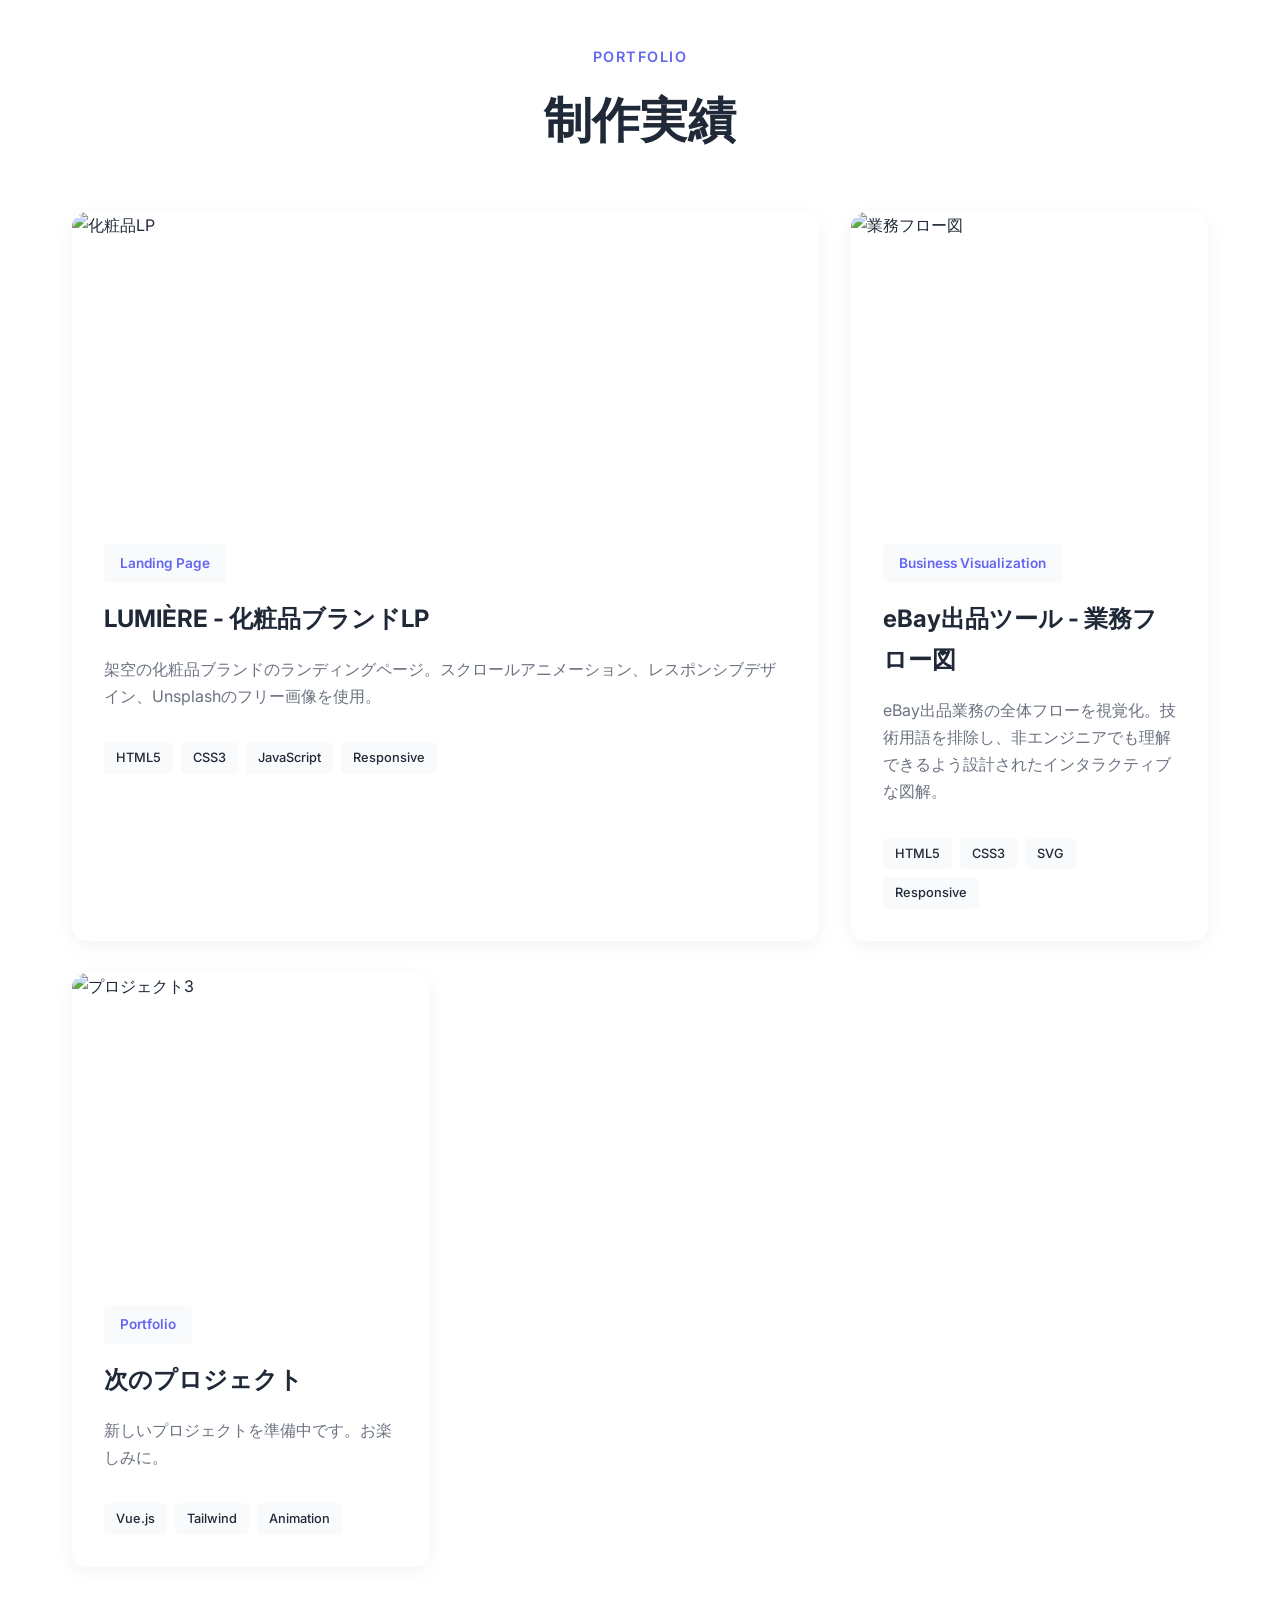
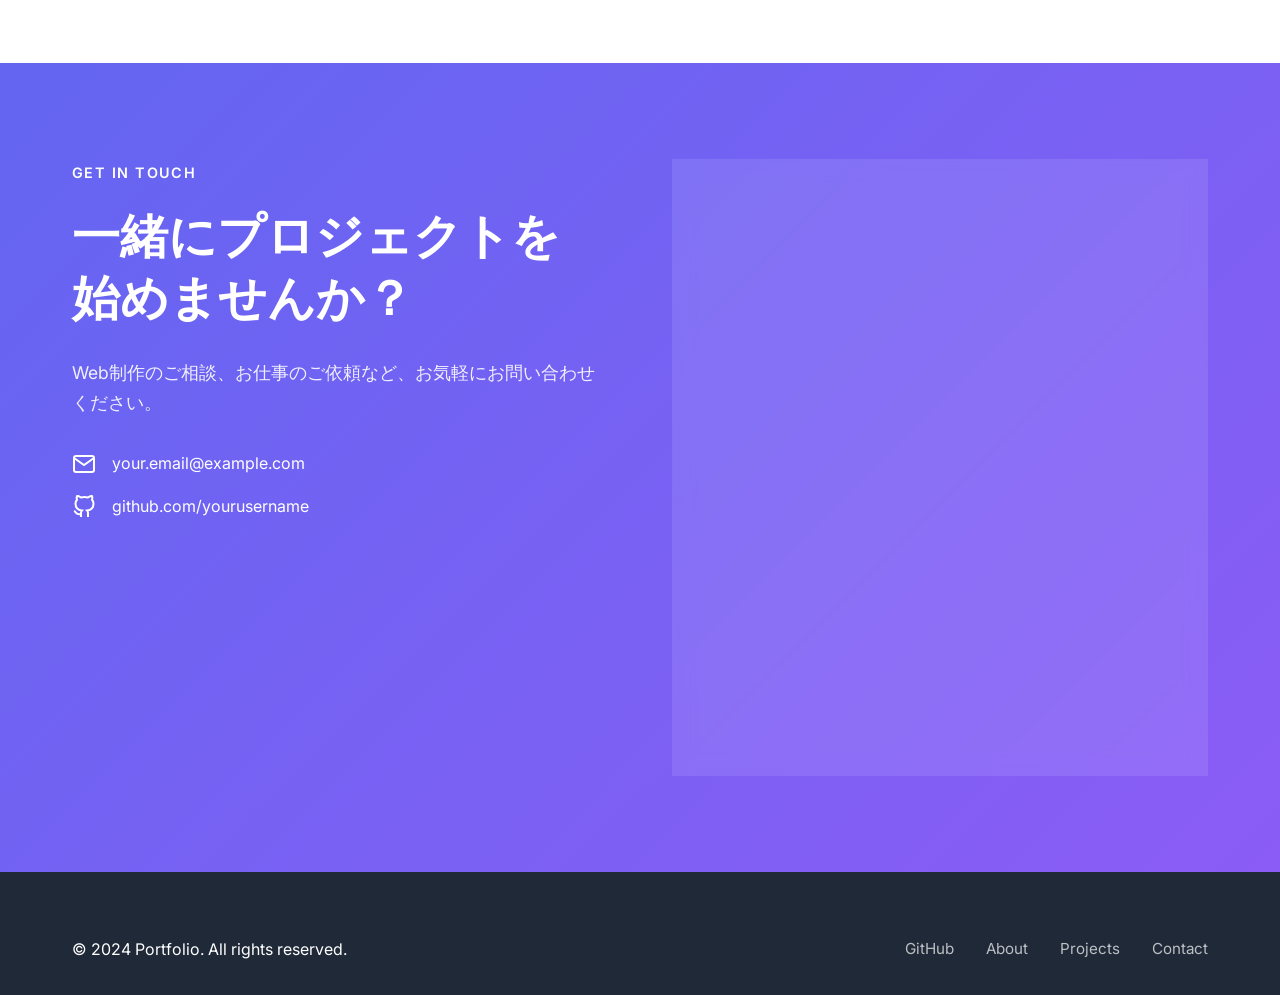
==== commit cae89927: "feat: eBay業務フロー図プロジェクトを追加 - projects/ebay-workflow/ディレクトリに業務フロー図を配置 - SVGアイコンベースのインタラクティブなフロー図 - 非技術" ====
--- a/index.html
+++ b/index.html
@@ -196,24 +196,25 @@
                     </div>
                 </div>
 
-                <!-- Project 2: Placeholder -->
+                <!-- Project 2: eBay Workflow Diagram -->
                 <div class="project-card">
                     <div class="project-image">
-                        <img src="https://images.unsplash.com/photo-1460925895917-afdab827c52f?w=600&h=400&fit=crop" alt="プロジェクト2" loading="lazy">
+                        <img src="https://images.unsplash.com/photo-1557804506-669a67965ba0?w=600&h=400&fit=crop" alt="業務フロー図" loading="lazy">
                         <div class="project-overlay">
-                            <a href="#" class="project-link">Coming Soon →</a>
+                            <a href="projects/ebay-workflow/index.html" target="_blank" class="project-link">View Project →</a>
                         </div>
                     </div>
                     <div class="project-content">
-                        <div class="project-tag">Web Application</div>
-                        <h3 class="project-title">次のプロジェクト</h3>
+                        <div class="project-tag">Business Visualization</div>
+                        <h3 class="project-title">eBay出品ツール - 業務フロー図</h3>
                         <p class="project-description">
-                            新しいプロジェクトを準備中です。お楽しみに。
+                            eBay出品業務の全体フローを視覚化。技術用語を排除し、非エンジニアでも理解できるよう設計されたインタラクティブな図解。
                         </p>
                         <div class="project-tech">
-                            <span class="tech-tag">React</span>
-                            <span class="tech-tag">TypeScript</span>
-                            <span class="tech-tag">API</span>
+                            <span class="tech-tag">HTML5</span>
+                            <span class="tech-tag">CSS3</span>
+                            <span class="tech-tag">SVG</span>
+                            <span class="tech-tag">Responsive</span>
                         </div>
                     </div>
                 </div>
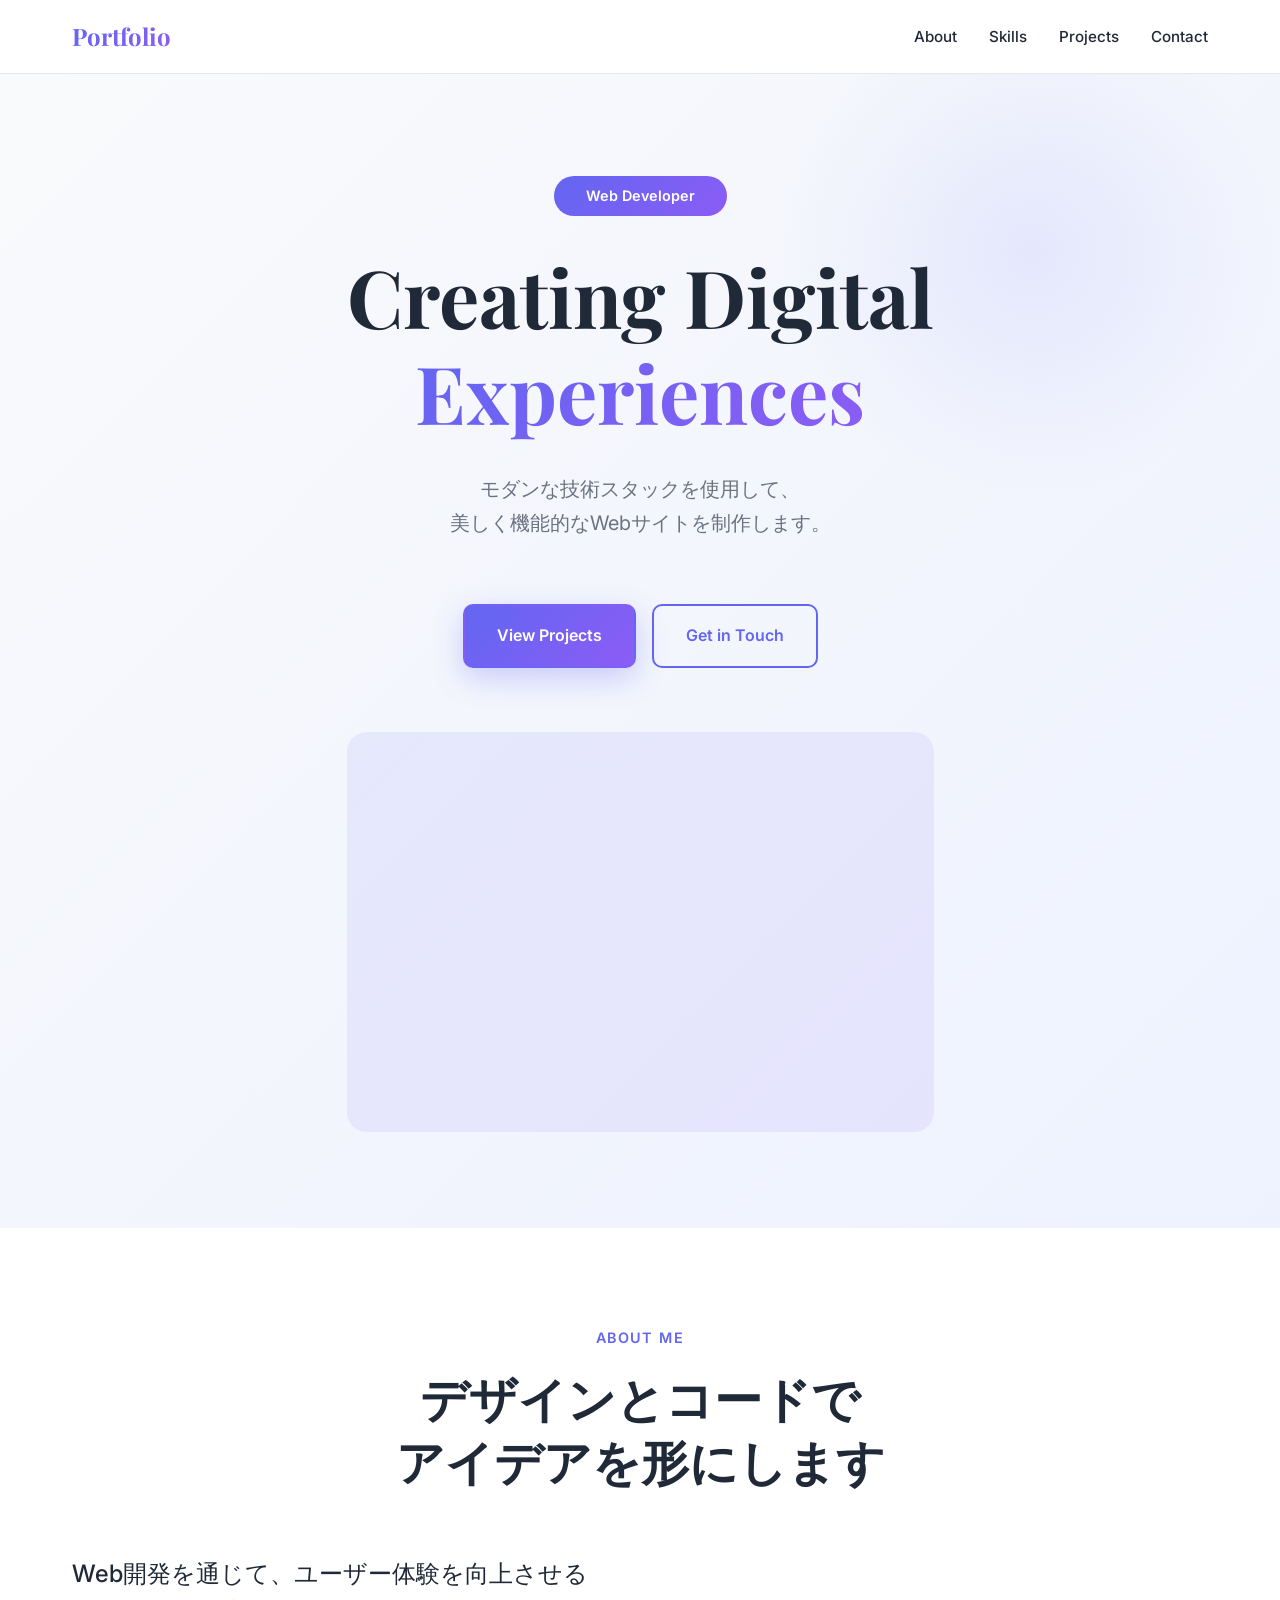
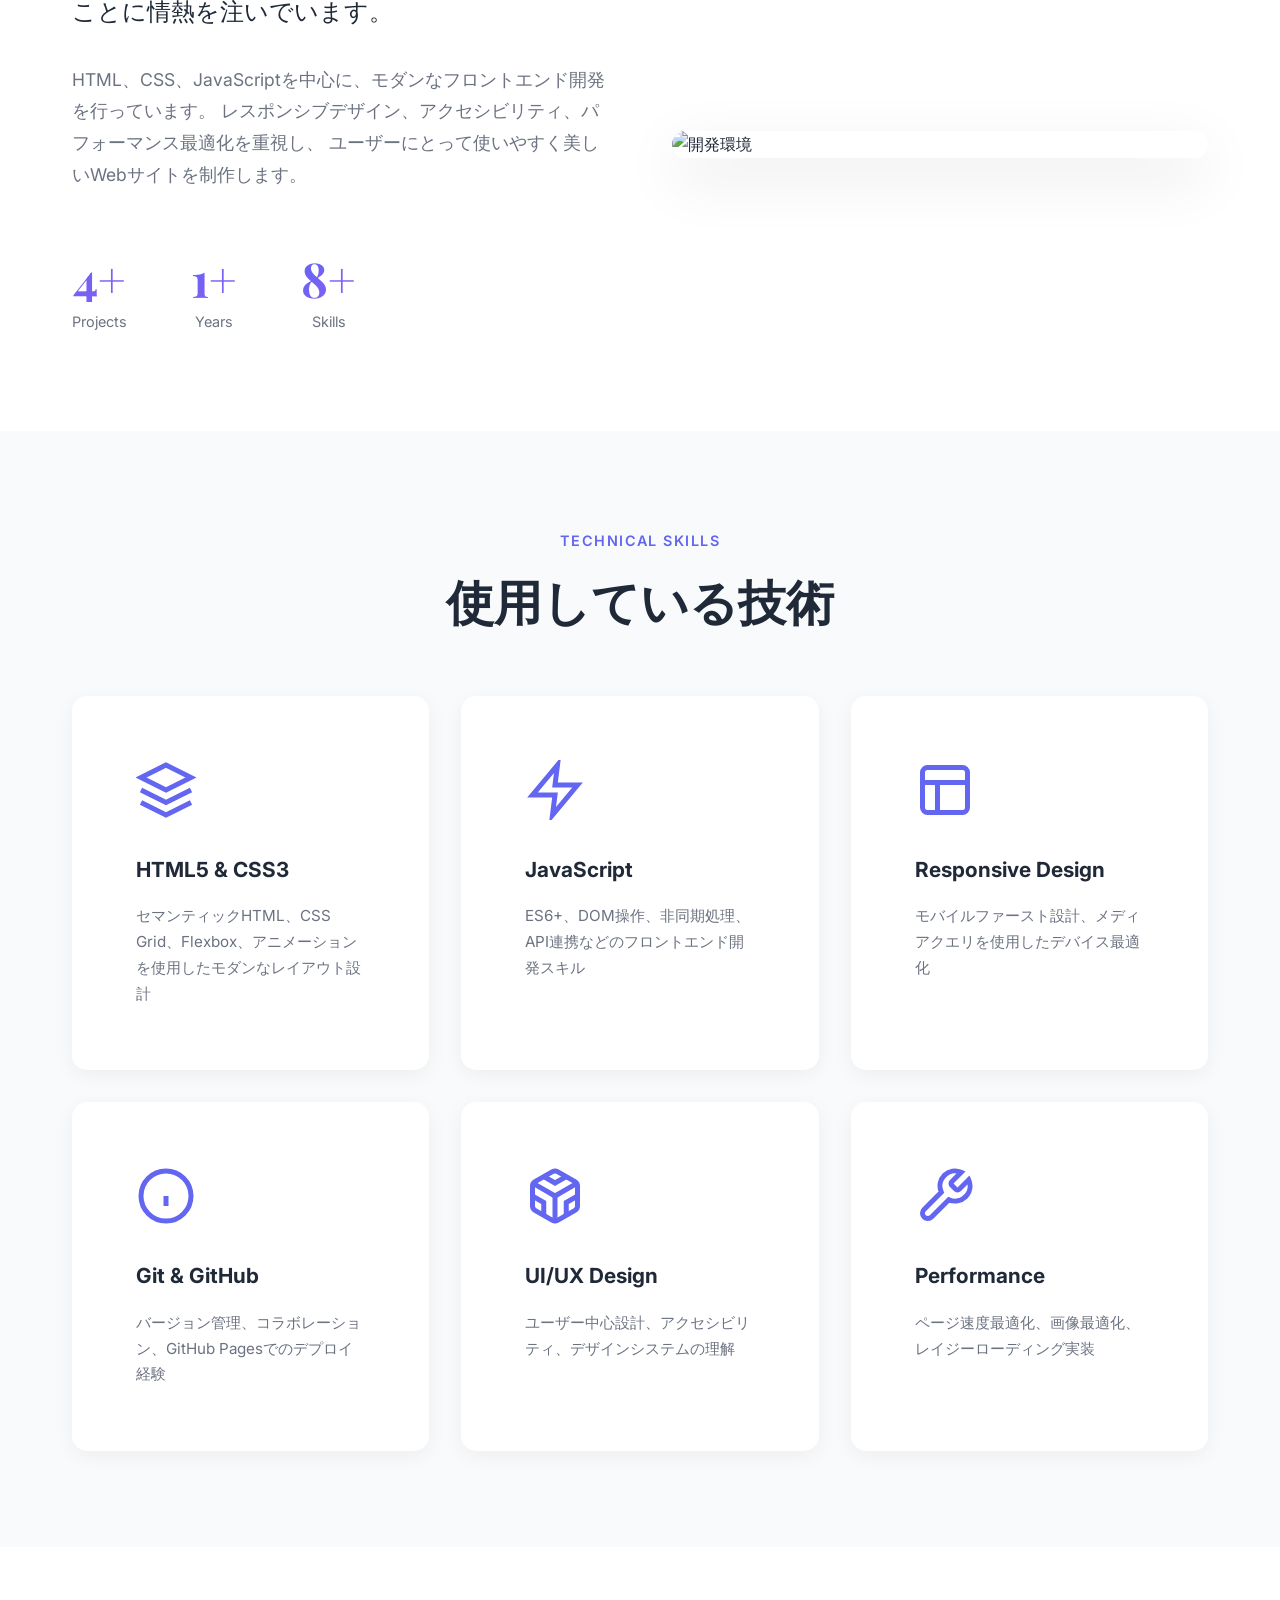
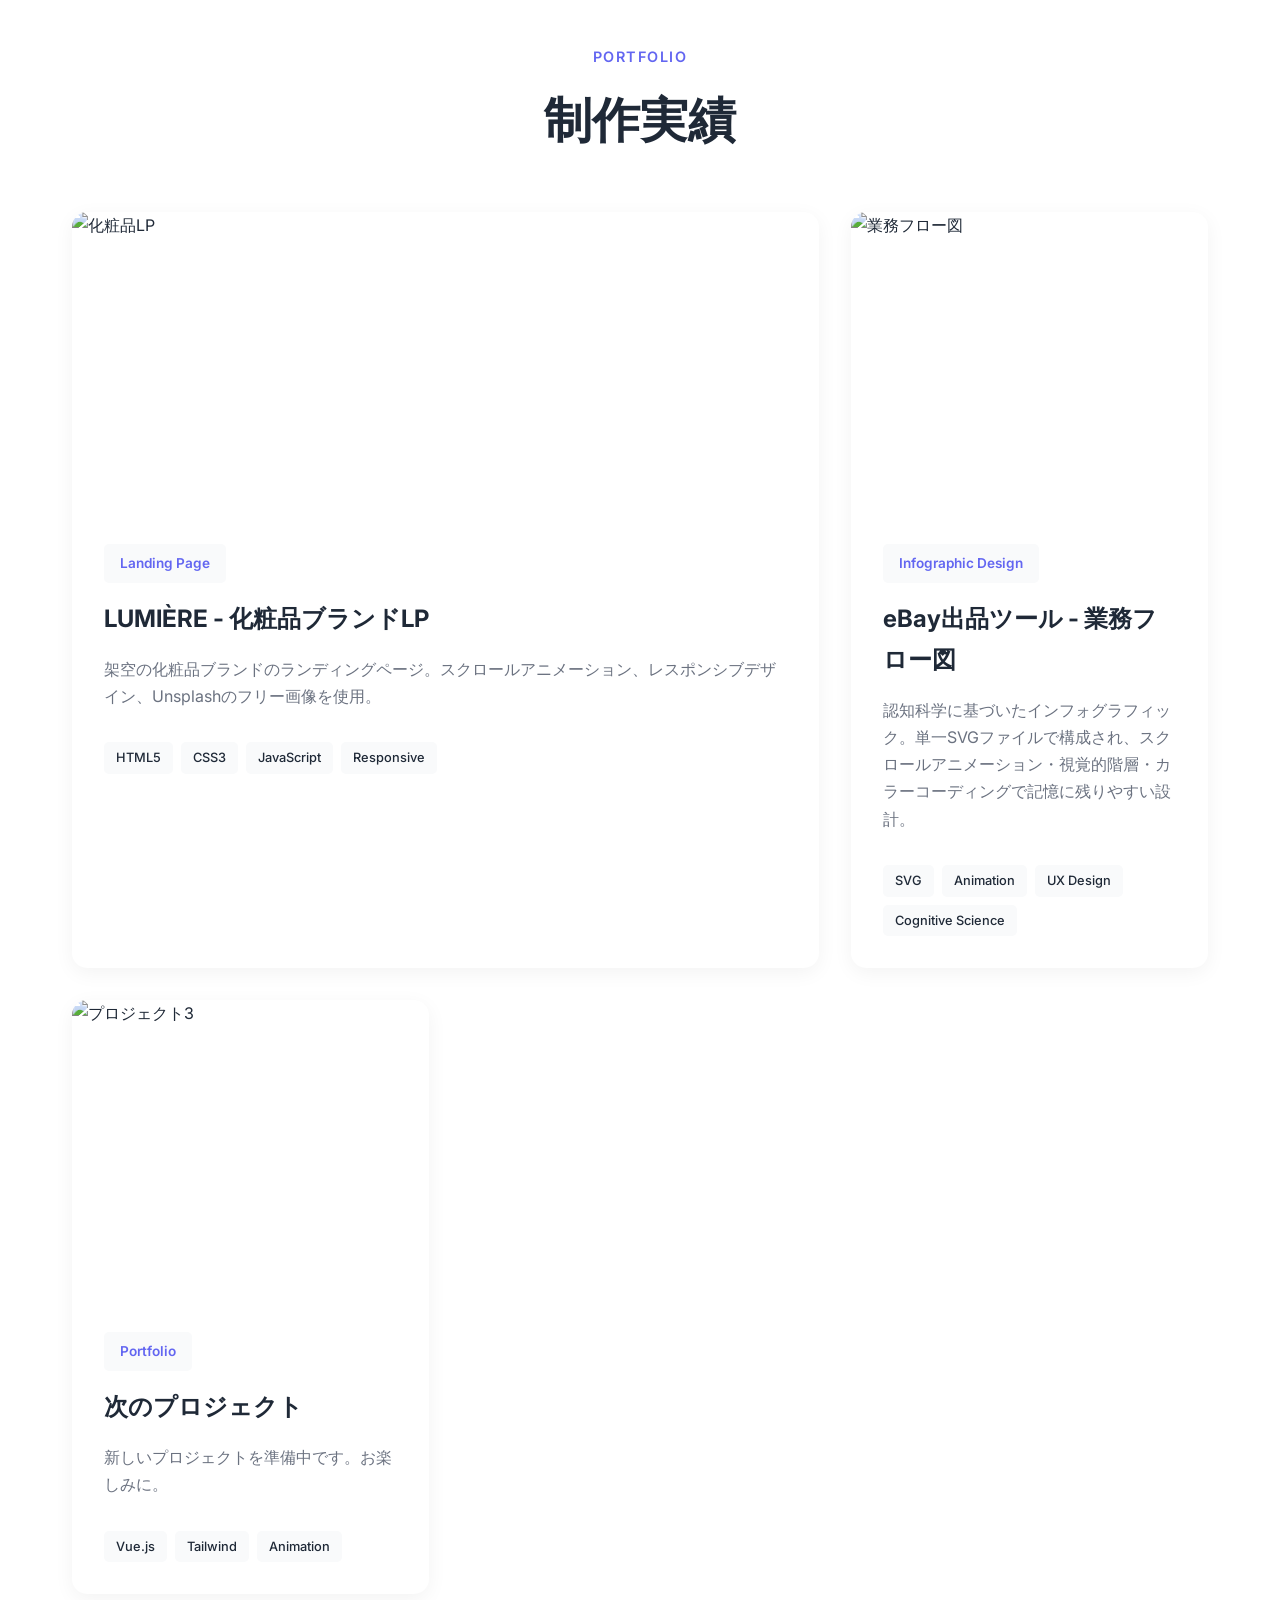
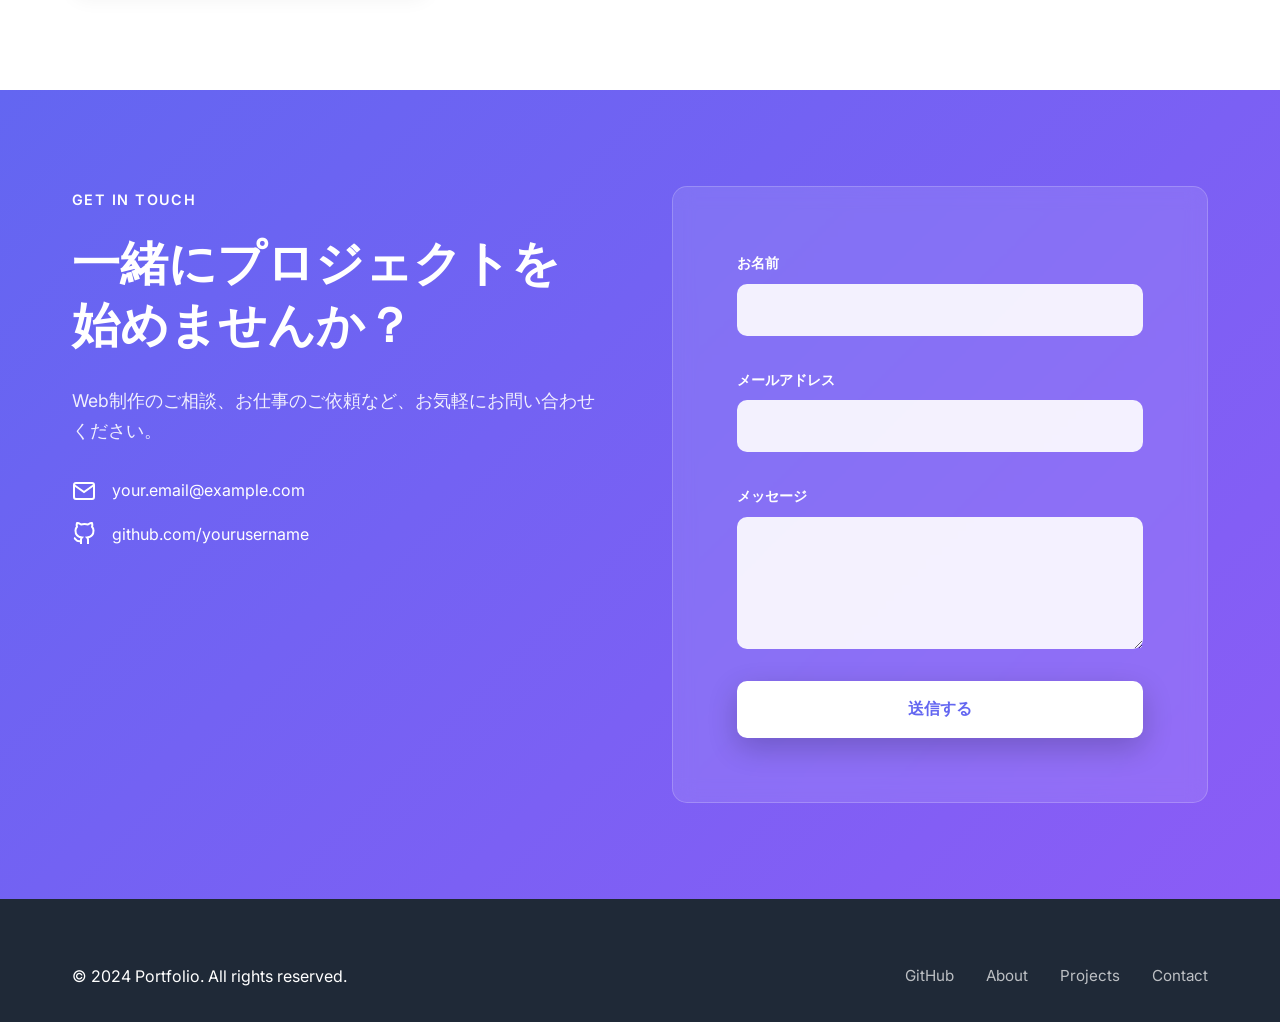
==== commit c5a0c1b5: "feat: 認知科学ベースのSVGインフォグラフィック追加 - 単一SVGファイルで業務フロー全体を描画 - 脳科学・認知科学・人間工学的な設計原則を適用   - チャンク化: 6ステップを3フェーズ" ====
--- a/index.html
+++ b/index.html
@@ -201,20 +201,20 @@
                     <div class="project-image">
                         <img src="https://images.unsplash.com/photo-1557804506-669a67965ba0?w=600&h=400&fit=crop" alt="業務フロー図" loading="lazy">
                         <div class="project-overlay">
-                            <a href="projects/ebay-workflow/index.html" target="_blank" class="project-link">View Project →</a>
+                            <a href="projects/ebay-workflow/workflow-infographic.html" target="_blank" class="project-link">View Project →</a>
                         </div>
                     </div>
                     <div class="project-content">
-                        <div class="project-tag">Business Visualization</div>
+                        <div class="project-tag">Infographic Design</div>
                         <h3 class="project-title">eBay出品ツール - 業務フロー図</h3>
                         <p class="project-description">
-                            eBay出品業務の全体フローを視覚化。技術用語を排除し、非エンジニアでも理解できるよう設計されたインタラクティブな図解。
+                            認知科学に基づいたインフォグラフィック。単一SVGファイルで構成され、スクロールアニメーション・視覚的階層・カラーコーディングで記憶に残りやすい設計。
                         </p>
                         <div class="project-tech">
-                            <span class="tech-tag">HTML5</span>
-                            <span class="tech-tag">CSS3</span>
                             <span class="tech-tag">SVG</span>
-                            <span class="tech-tag">Responsive</span>
+                            <span class="tech-tag">Animation</span>
+                            <span class="tech-tag">UX Design</span>
+                            <span class="tech-tag">Cognitive Science</span>
                         </div>
                     </div>
                 </div>
